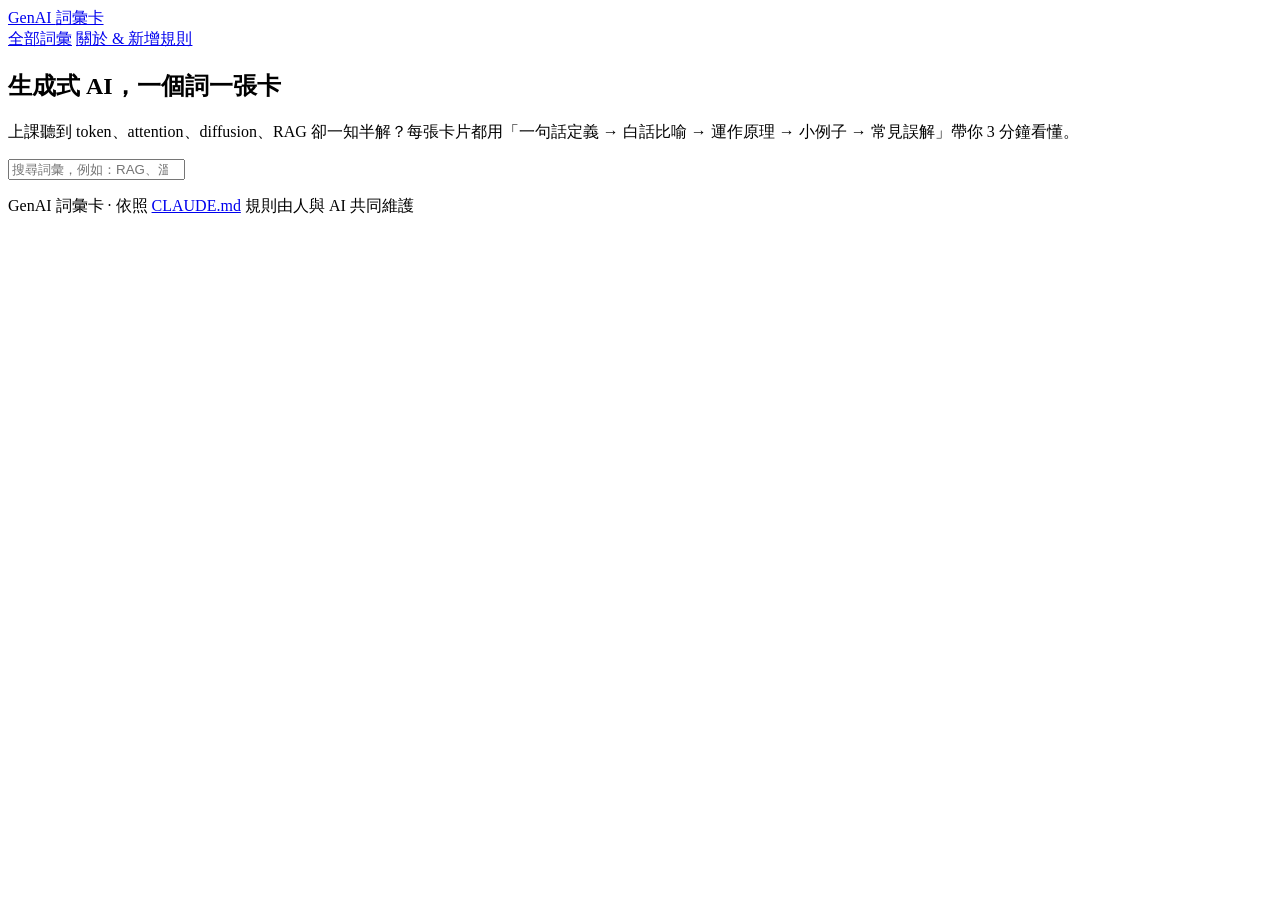
==== index.html @ 06db32c3 "Add files via upload" ====
<!doctype html>
<html lang="zh-Hant">
<head>
  <meta charset="utf-8">
  <meta name="viewport" content="width=device-width, initial-scale=1">
  <title>GenAI 詞彙卡</title>
  <meta name="description" content="生成式 AI 術語小辭典：每個術語一張卡，3 分鐘看懂。">
  <link rel="preconnect" href="https://fonts.googleapis.com">
  <link rel="preconnect" href="https://fonts.gstatic.com" crossorigin>
  <link href="https://fonts.googleapis.com/css2?family=Noto+Sans+TC:wght@400;500;700&display=swap" rel="stylesheet">
  <link rel="stylesheet" href="assets/style.css">
</head>
<body>
  <header class="site-header">
    <div class="wrap">
      <a class="brand" href="index.html">GenAI <span>詞彙卡</span></a>
      <nav class="site-nav">
        <a href="index.html" aria-current="page">全部詞彙</a>
        <a href="about.html">關於 & 新增規則</a>
      </nav>
    </div>
  </header>

  <main class="wrap">
    <section class="hero">
      <h1>生成式 AI，一個詞一張卡</h1>
      <p>上課聽到 token、attention、diffusion、RAG 卻一知半解？每張卡片都用「一句話定義 → 白話比喻 → 運作原理 → 小例子 → 常見誤解」帶你 3 分鐘看懂。</p>
    </section>

    <div class="toolbar">
      <input id="search" class="search" type="search" placeholder="搜尋詞彙，例如：RAG、溫度、擴散…" aria-label="搜尋詞彙">
      <div id="filters" class="filters" role="group" aria-label="依分類篩選"></div>
    </div>
    <p id="count" class="count"></p>
    <div id="grid" class="grid"></div>
  </main>

  <footer class="site-footer">
    <div class="wrap">GenAI 詞彙卡 · 依照 <a href="about.html">CLAUDE.md</a> 規則由人與 AI 共同維護</div>
  </footer>
  <script type="module" src="assets/main.js"></script>
</body>
</html>
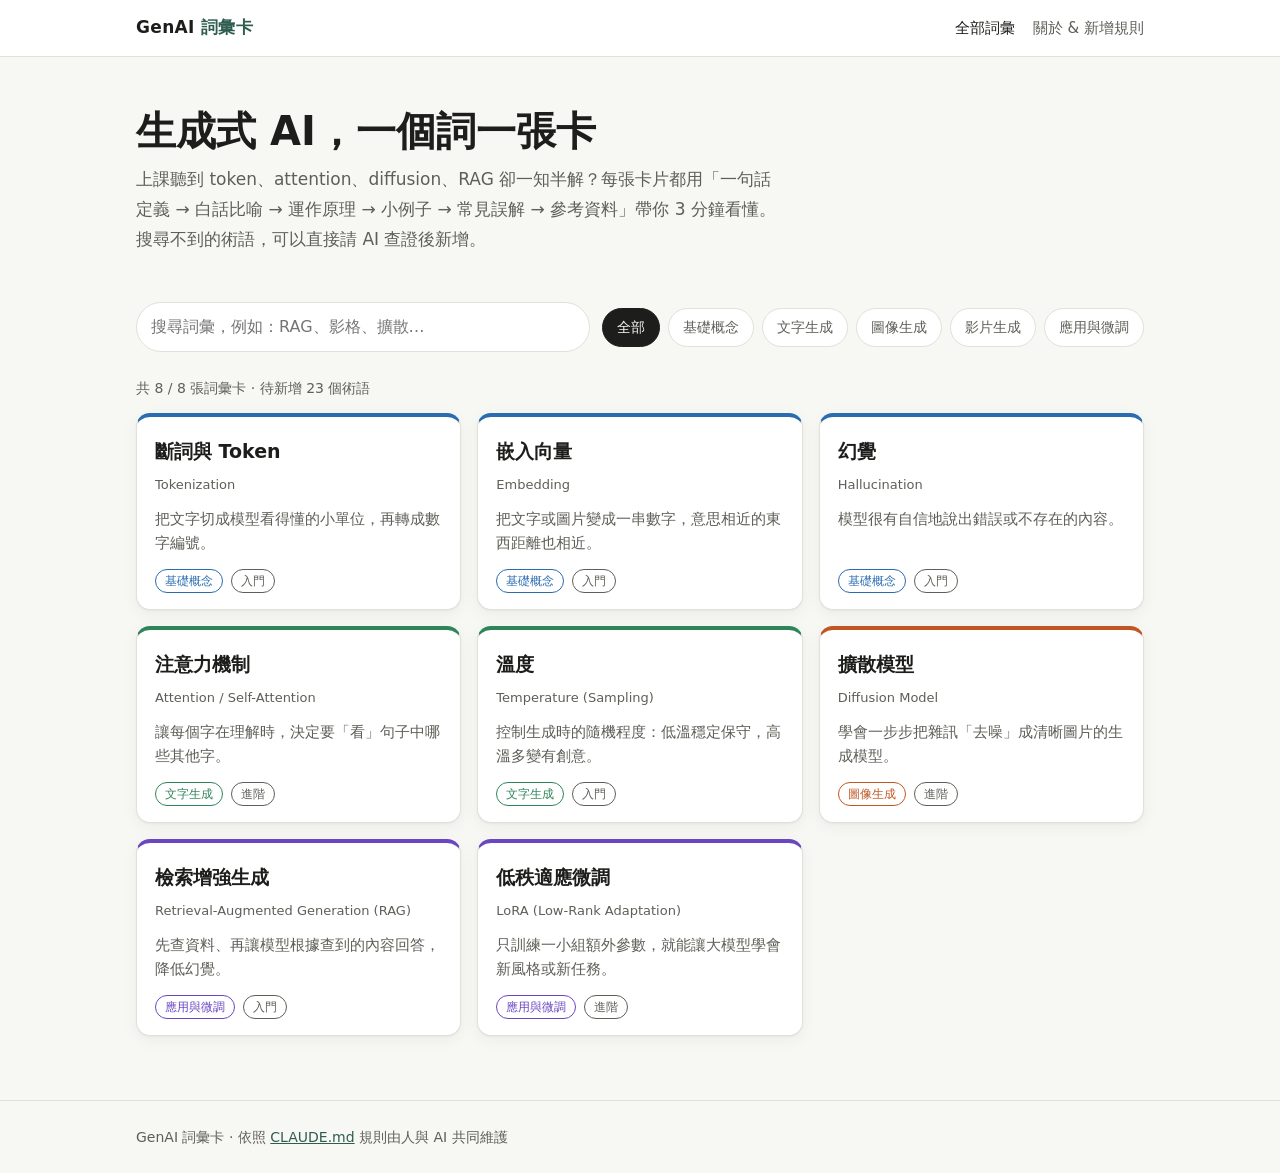
==== commit a42f8224: "feat: search suggestions with AI-assisted term creation and source requirements - Search box suggest" ====
--- a/index.html
+++ b/index.html
@@ -24,11 +24,14 @@
   <main class="wrap">
     <section class="hero">
       <h1>生成式 AI，一個詞一張卡</h1>
-      <p>上課聽到 token、attention、diffusion、RAG 卻一知半解？每張卡片都用「一句話定義 → 白話比喻 → 運作原理 → 小例子 → 常見誤解」帶你 3 分鐘看懂。</p>
+      <p>上課聽到 token、attention、diffusion、RAG 卻一知半解？每張卡片都用「一句話定義 → 白話比喻 → 運作原理 → 小例子 → 常見誤解 → 參考資料」帶你 3 分鐘看懂。搜尋不到的術語，可以直接請 AI 查證後新增。</p>
     </section>
 
     <div class="toolbar">
-      <input id="search" class="search" type="search" placeholder="搜尋詞彙，例如：RAG、溫度、擴散…" aria-label="搜尋詞彙">
+      <div class="search-box">
+        <input id="search" class="search" type="search" autocomplete="off" placeholder="搜尋詞彙，例如：RAG、影格、擴散…" aria-label="搜尋詞彙">
+        <ul id="suggest" class="suggest" hidden></ul>
+      </div>
       <div id="filters" class="filters" role="group" aria-label="依分類篩選"></div>
     </div>
     <p id="count" class="count"></p>
--- a/assets/style.css
+++ b/assets/style.css
@@ -0,0 +1,211 @@
+/* GenAI 詞彙卡 — 全站唯一樣式表。只用 :root 中的變數，勿在 HTML 寫 inline style。 */
+
+:root {
+  --bg: #f7f7f4;
+  --surface: #ffffff;
+  --surface-2: #f0efe9;
+  --text: #1d1d1b;
+  --muted: #5f5e58;
+  --border: #e2e0d8;
+  --accent: #2f5d50;
+  --code-bg: #f3f2ec;
+
+  --c-basic: #2b6cb0;
+  --c-text: #2f855a;
+  --c-image: #c05621;
+  --c-video: #b83280;
+  --c-apply: #6b46c1;
+
+  --radius: 14px;
+  --shadow: 0 1px 2px rgba(0,0,0,.04), 0 4px 16px rgba(0,0,0,.05);
+  --max: 1040px;
+  --font: "Noto Sans TC", system-ui, -apple-system, "PingFang TC", "Microsoft JhengHei", sans-serif;
+  --mono: ui-monospace, SFMono-Regular, Menlo, Consolas, monospace;
+}
+
+@media (prefers-color-scheme: dark) {
+  :root {
+    --bg: #151614;
+    --surface: #1e1f1c;
+    --surface-2: #262724;
+    --text: #ecebe6;
+    --muted: #a3a29b;
+    --border: #34352f;
+    --accent: #7fc4ac;
+    --code-bg: #262724;
+
+    --c-basic: #63a4ec;
+    --c-text: #5fc48d;
+    --c-image: #f0965a;
+    --c-video: #ee7fbf;
+    --c-apply: #a98af0;
+
+    --shadow: 0 1px 2px rgba(0,0,0,.3);
+  }
+}
+
+* { box-sizing: border-box; }
+html { -webkit-text-size-adjust: 100%; }
+body {
+  margin: 0;
+  background: var(--bg);
+  color: var(--text);
+  font-family: var(--font);
+  line-height: 1.75;
+  font-size: 17px;
+}
+a { color: var(--accent); }
+img { max-width: 100%; }
+
+.wrap { max-width: var(--max); margin: 0 auto; padding: 0 16px; }
+
+/* ---------- header / footer ---------- */
+.site-header {
+  border-bottom: 1px solid var(--border);
+  background: var(--surface);
+  position: sticky; top: 0; z-index: 10;
+}
+.site-header .wrap { display: flex; align-items: center; justify-content: space-between; height: 56px; gap: 12px; }
+.brand { font-weight: 700; color: var(--text); text-decoration: none; letter-spacing: .02em; white-space: nowrap; }
+.brand span { color: var(--accent); }
+.site-nav { display: flex; gap: 18px; }
+.site-nav a { color: var(--muted); text-decoration: none; font-size: 15px; }
+.site-nav a:hover, .site-nav a[aria-current="page"] { color: var(--text); }
+
+.site-footer { border-top: 1px solid var(--border); margin-top: 64px; padding: 24px 0; color: var(--muted); font-size: 14px; }
+
+/* ---------- home ---------- */
+.hero { padding: 48px 0 24px; }
+.hero h1 { font-size: clamp(28px, 5vw, 40px); line-height: 1.3; margin: 0 0 8px; }
+.hero p { color: var(--muted); margin: 0; max-width: 640px; }
+
+.toolbar { display: flex; flex-wrap: wrap; gap: 12px; align-items: center; margin: 24px 0; }
+.search-box { position: relative; flex: 1 1 260px; min-width: 0; }
+.search {
+  width: 100%;
+  padding: 10px 14px; font: inherit; font-size: 16px;
+  border: 1px solid var(--border); border-radius: 999px;
+  background: var(--surface); color: var(--text);
+}
+.search:focus { outline: 2px solid var(--accent); outline-offset: 1px; }
+.filters { display: flex; flex-wrap: wrap; gap: 8px; }
+.chip {
+  font: inherit; font-size: 14px; cursor: pointer;
+  padding: 6px 14px; border-radius: 999px;
+  border: 1px solid var(--border); background: var(--surface); color: var(--muted);
+}
+.chip[aria-pressed="true"] { background: var(--text); color: var(--bg); border-color: var(--text); }
+
+.count { color: var(--muted); font-size: 14px; margin: 0 0 12px; }
+
+.grid { display: grid; grid-template-columns: repeat(auto-fill, minmax(260px, 1fr)); gap: 16px; }
+.card {
+  display: flex; flex-direction: column; gap: 6px;
+  padding: 18px 18px 16px; border-radius: var(--radius);
+  background: var(--surface); border: 1px solid var(--border); box-shadow: var(--shadow);
+  color: var(--text); text-decoration: none;
+  border-top: 4px solid var(--cat, var(--accent));
+  transition: transform .15s ease;
+}
+.card:hover { transform: translateY(-2px); }
+.card h3 { margin: 0; font-size: 19px; }
+.card .en { color: var(--muted); font-size: 13px; }
+.card p { margin: 4px 0 0; font-size: 15px; color: var(--muted); line-height: 1.6; }
+.card .meta { margin-top: auto; padding-top: 8px; display: flex; gap: 8px; }
+.empty { color: var(--muted); padding: 32px 0; text-align: center; }
+
+.cat-basic { --cat: var(--c-basic); }
+.cat-text  { --cat: var(--c-text); }
+.cat-image { --cat: var(--c-image); }
+.cat-video { --cat: var(--c-video); }
+.cat-apply { --cat: var(--c-apply); }
+
+.badge {
+  display: inline-block; font-size: 12px; line-height: 1; padding: 5px 9px; border-radius: 999px;
+  color: var(--cat, var(--muted)); border: 1px solid currentColor; white-space: nowrap;
+}
+.badge.level { --cat: var(--muted); }
+
+/* search suggestions */
+.suggest {
+  position: absolute; left: 0; right: 0; top: calc(100% + 6px); z-index: 20;
+  list-style: none; margin: 0; padding: 6px;
+  background: var(--surface); border: 1px solid var(--border); border-radius: var(--radius); box-shadow: var(--shadow);
+  max-height: 60vh; overflow-y: auto;
+}
+.sg {
+  display: grid; grid-template-columns: 1fr auto; column-gap: 10px;
+  padding: 8px 12px; border-radius: 10px; text-decoration: none; color: var(--text);
+  border-left: 3px solid var(--cat, var(--border));
+}
+.sg:hover { background: var(--surface-2); }
+.sg-term { font-weight: 500; }
+.sg-en { grid-column: 1; color: var(--muted); font-size: 13px; }
+.sg-tag { grid-column: 2; grid-row: 1 / span 2; align-self: center; font-size: 12px; color: var(--muted); white-space: nowrap; }
+.sg-want .sg-tag, .sg-free .sg-term { color: var(--accent); }
+
+/* ---------- term page ---------- */
+.crumbs { font-size: 14px; color: var(--muted); padding-top: 24px; }
+.crumbs a { color: var(--muted); }
+.term-head { padding: 12px 0 8px; border-bottom: 1px solid var(--border); margin-bottom: 8px; }
+.term-head h1 { font-size: clamp(28px, 5vw, 38px); margin: 0; line-height: 1.3; }
+.term-head .en { color: var(--muted); margin: 2px 0 12px; }
+.term-head .meta { display: flex; gap: 8px; flex-wrap: wrap; }
+
+.term { max-width: 720px; }
+.term section { padding: 20px 0 4px; }
+.term h2 {
+  font-size: 15px; letter-spacing: .08em; color: var(--muted); font-weight: 600;
+  margin: 0 0 8px; display: flex; align-items: center; gap: 8px;
+}
+.term h2::before { content: ""; width: 4px; height: 16px; border-radius: 2px; background: var(--cat, var(--accent)); }
+.term #definition p { font-size: 21px; font-weight: 500; line-height: 1.6; margin: 0; }
+.term ol, .term ul { padding-left: 1.4em; }
+.term li { margin: 6px 0; }
+.term .note {
+  background: var(--surface-2); border-radius: 10px; padding: 12px 16px; font-size: 15px; color: var(--muted);
+}
+pre {
+  background: var(--code-bg); border: 1px solid var(--border); border-radius: 10px;
+  padding: 14px 16px; overflow-x: auto; font-size: 14px; line-height: 1.6;
+}
+code { font-family: var(--mono); font-size: .92em; }
+:not(pre) > code { background: var(--code-bg); padding: 1px 6px; border-radius: 5px; }
+
+.related-list { display: flex; flex-wrap: wrap; gap: 8px; list-style: none; padding: 0 !important; margin: 0; }
+.related-list a {
+  display: inline-block; padding: 6px 14px; border-radius: 999px; text-decoration: none;
+  border: 1px solid var(--border); background: var(--surface); color: var(--text); font-size: 15px;
+}
+.related-list a:hover { border-color: var(--cat, var(--accent)); }
+
+.sources { padding-left: 1.4em; font-size: 15px; word-break: break-all; }
+
+.pager { display: flex; justify-content: space-between; gap: 12px; margin-top: 40px; }
+.pager a {
+  flex: 1; padding: 14px 16px; border-radius: var(--radius); border: 1px solid var(--border);
+  background: var(--surface); text-decoration: none; color: var(--text); min-width: 0;
+}
+.pager a small { display: block; color: var(--muted); font-size: 13px; }
+.pager .next { text-align: right; }
+
+/* ---------- about ---------- */
+.prose { max-width: 720px; }
+.prose h2 { margin-top: 36px; }
+.steps { counter-reset: s; list-style: none; padding: 0; }
+.steps li { counter-increment: s; position: relative; padding-left: 44px; margin: 14px 0; }
+.steps li::before {
+  content: counter(s); position: absolute; left: 0; top: 2px;
+  width: 30px; height: 30px; border-radius: 50%; display: grid; place-items: center;
+  background: var(--accent); color: var(--bg); font-weight: 700; font-size: 14px;
+}
+table { border-collapse: collapse; width: 100%; font-size: 15px; display: block; overflow-x: auto; }
+th, td { border-bottom: 1px solid var(--border); padding: 8px 10px; text-align: left; vertical-align: top; }
+th { color: var(--muted); font-weight: 600; white-space: nowrap; }
+
+@media (max-width: 520px) {
+  body { font-size: 16px; }
+  .site-nav { gap: 12px; }
+  .pager { flex-direction: column; }
+  .pager .next { text-align: left; }
+}
